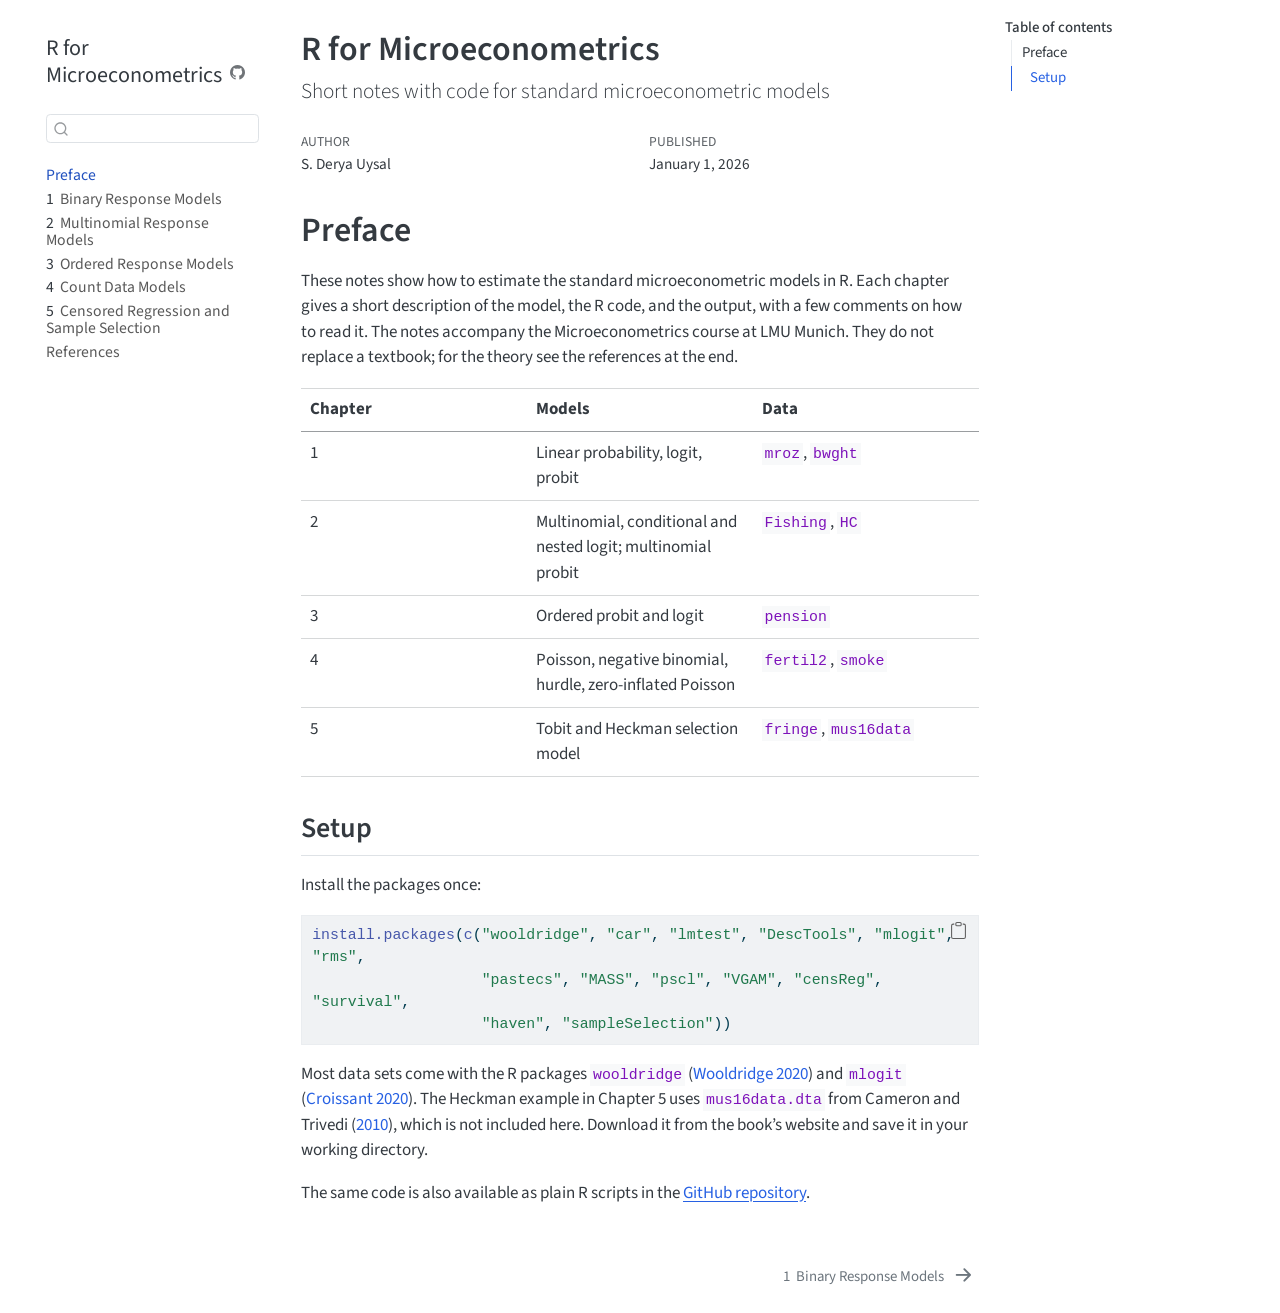
==== docs/index.html @ 924a367f "initial commit" ====
<!DOCTYPE html>
<html xmlns="http://www.w3.org/1999/xhtml" lang="en" xml:lang="en"><head>

<meta charset="utf-8">
<meta name="generator" content="quarto-1.6.42">

<meta name="viewport" content="width=device-width, initial-scale=1.0, user-scalable=yes">

<meta name="author" content="S. Derya Uysal">
<meta name="dcterms.date" content="2026-01-01">

<title>R for Microeconometrics</title>
<style>
code{white-space: pre-wrap;}
span.smallcaps{font-variant: small-caps;}
div.columns{display: flex; gap: min(4vw, 1.5em);}
div.column{flex: auto; overflow-x: auto;}
div.hanging-indent{margin-left: 1.5em; text-indent: -1.5em;}
ul.task-list{list-style: none;}
ul.task-list li input[type="checkbox"] {
  width: 0.8em;
  margin: 0 0.8em 0.2em -1em; /* quarto-specific, see https://github.com/quarto-dev/quarto-cli/issues/4556 */ 
  vertical-align: middle;
}
/* CSS for syntax highlighting */
pre > code.sourceCode { white-space: pre; position: relative; }
pre > code.sourceCode > span { line-height: 1.25; }
pre > code.sourceCode > span:empty { height: 1.2em; }
.sourceCode { overflow: visible; }
code.sourceCode > span { color: inherit; text-decoration: inherit; }
div.sourceCode { margin: 1em 0; }
pre.sourceCode { margin: 0; }
@media screen {
div.sourceCode { overflow: auto; }
}
@media print {
pre > code.sourceCode { white-space: pre-wrap; }
pre > code.sourceCode > span { display: inline-block; text-indent: -5em; padding-left: 5em; }
}
pre.numberSource code
  { counter-reset: source-line 0; }
pre.numberSource code > span
  { position: relative; left: -4em; counter-increment: source-line; }
pre.numberSource code > span > a:first-child::before
  { content: counter(source-line);
    position: relative; left: -1em; text-align: right; vertical-align: baseline;
    border: none; display: inline-block;
    -webkit-touch-callout: none; -webkit-user-select: none;
    -khtml-user-select: none; -moz-user-select: none;
    -ms-user-select: none; user-select: none;
    padding: 0 4px; width: 4em;
  }
pre.numberSource { margin-left: 3em;  padding-left: 4px; }
div.sourceCode
  {   }
@media screen {
pre > code.sourceCode > span > a:first-child::before { text-decoration: underline; }
}
/* CSS for citations */
div.csl-bib-body { }
div.csl-entry {
  clear: both;
  margin-bottom: 0em;
}
.hanging-indent div.csl-entry {
  margin-left:2em;
  text-indent:-2em;
}
div.csl-left-margin {
  min-width:2em;
  float:left;
}
div.csl-right-inline {
  margin-left:2em;
  padding-left:1em;
}
div.csl-indent {
  margin-left: 2em;
}</style>


<script src="site_libs/quarto-nav/quarto-nav.js"></script>
<script src="site_libs/quarto-nav/headroom.min.js"></script>
<script src="site_libs/clipboard/clipboard.min.js"></script>
<script src="site_libs/quarto-search/autocomplete.umd.js"></script>
<script src="site_libs/quarto-search/fuse.min.js"></script>
<script src="site_libs/quarto-search/quarto-search.js"></script>
<meta name="quarto:offset" content="./">
<link href="./01-binary.html" rel="next">
<script src="site_libs/quarto-html/quarto.js"></script>
<script src="site_libs/quarto-html/popper.min.js"></script>
<script src="site_libs/quarto-html/tippy.umd.min.js"></script>
<script src="site_libs/quarto-html/anchor.min.js"></script>
<link href="site_libs/quarto-html/tippy.css" rel="stylesheet">
<link href="site_libs/quarto-html/quarto-syntax-highlighting-2f5df379a58b258e96c21c0638c20c03.css" rel="stylesheet" id="quarto-text-highlighting-styles">
<script src="site_libs/bootstrap/bootstrap.min.js"></script>
<link href="site_libs/bootstrap/bootstrap-icons.css" rel="stylesheet">
<link href="site_libs/bootstrap/bootstrap-143c0eed703e8b865dd62e6df5846b82.min.css" rel="stylesheet" append-hash="true" id="quarto-bootstrap" data-mode="light">
<script id="quarto-search-options" type="application/json">{
  "location": "sidebar",
  "copy-button": false,
  "collapse-after": 3,
  "panel-placement": "start",
  "type": "textbox",
  "limit": 50,
  "keyboard-shortcut": [
    "f",
    "/",
    "s"
  ],
  "show-item-context": false,
  "language": {
    "search-no-results-text": "No results",
    "search-matching-documents-text": "matching documents",
    "search-copy-link-title": "Copy link to search",
    "search-hide-matches-text": "Hide additional matches",
    "search-more-match-text": "more match in this document",
    "search-more-matches-text": "more matches in this document",
    "search-clear-button-title": "Clear",
    "search-text-placeholder": "",
    "search-detached-cancel-button-title": "Cancel",
    "search-submit-button-title": "Submit",
    "search-label": "Search"
  }
}</script>


</head>

<body class="nav-sidebar floating">

<div id="quarto-search-results"></div>
  <header id="quarto-header" class="headroom fixed-top">
  <nav class="quarto-secondary-nav">
    <div class="container-fluid d-flex">
      <button type="button" class="quarto-btn-toggle btn" data-bs-toggle="collapse" role="button" data-bs-target=".quarto-sidebar-collapse-item" aria-controls="quarto-sidebar" aria-expanded="false" aria-label="Toggle sidebar navigation" onclick="if (window.quartoToggleHeadroom) { window.quartoToggleHeadroom(); }">
        <i class="bi bi-layout-text-sidebar-reverse"></i>
      </button>
        <nav class="quarto-page-breadcrumbs" aria-label="breadcrumb"><ol class="breadcrumb"><li class="breadcrumb-item"><a href="./index.html">Preface</a></li></ol></nav>
        <a class="flex-grow-1" role="navigation" data-bs-toggle="collapse" data-bs-target=".quarto-sidebar-collapse-item" aria-controls="quarto-sidebar" aria-expanded="false" aria-label="Toggle sidebar navigation" onclick="if (window.quartoToggleHeadroom) { window.quartoToggleHeadroom(); }">      
        </a>
      <button type="button" class="btn quarto-search-button" aria-label="Search" onclick="window.quartoOpenSearch();">
        <i class="bi bi-search"></i>
      </button>
    </div>
  </nav>
</header>
<!-- content -->
<div id="quarto-content" class="quarto-container page-columns page-rows-contents page-layout-article">
<!-- sidebar -->
  <nav id="quarto-sidebar" class="sidebar collapse collapse-horizontal quarto-sidebar-collapse-item sidebar-navigation floating overflow-auto">
    <div class="pt-lg-2 mt-2 text-left sidebar-header">
    <div class="sidebar-title mb-0 py-0">
      <a href="./">R for Microeconometrics</a> 
        <div class="sidebar-tools-main">
    <a href="https://github.com/deryauysal/R-microeconometrics/tree/main/book/" title="Source Code" class="quarto-navigation-tool px-1" aria-label="Source Code"><i class="bi bi-github"></i></a>
</div>
    </div>
      </div>
        <div class="mt-2 flex-shrink-0 align-items-center">
        <div class="sidebar-search">
        <div id="quarto-search" class="" title="Search"></div>
        </div>
        </div>
    <div class="sidebar-menu-container"> 
    <ul class="list-unstyled mt-1">
        <li class="sidebar-item">
  <div class="sidebar-item-container"> 
  <a href="./index.html" class="sidebar-item-text sidebar-link active">
 <span class="menu-text">Preface</span></a>
  </div>
</li>
        <li class="sidebar-item">
  <div class="sidebar-item-container"> 
  <a href="./01-binary.html" class="sidebar-item-text sidebar-link">
 <span class="menu-text"><span class="chapter-number">1</span>&nbsp; <span class="chapter-title">Binary Response Models</span></span></a>
  </div>
</li>
        <li class="sidebar-item">
  <div class="sidebar-item-container"> 
  <a href="./02-multinomial.html" class="sidebar-item-text sidebar-link">
 <span class="menu-text"><span class="chapter-number">2</span>&nbsp; <span class="chapter-title">Multinomial Response Models</span></span></a>
  </div>
</li>
        <li class="sidebar-item">
  <div class="sidebar-item-container"> 
  <a href="./03-ordered.html" class="sidebar-item-text sidebar-link">
 <span class="menu-text"><span class="chapter-number">3</span>&nbsp; <span class="chapter-title">Ordered Response Models</span></span></a>
  </div>
</li>
        <li class="sidebar-item">
  <div class="sidebar-item-container"> 
  <a href="./04-count.html" class="sidebar-item-text sidebar-link">
 <span class="menu-text"><span class="chapter-number">4</span>&nbsp; <span class="chapter-title">Count Data Models</span></span></a>
  </div>
</li>
        <li class="sidebar-item">
  <div class="sidebar-item-container"> 
  <a href="./05-censored-selection.html" class="sidebar-item-text sidebar-link">
 <span class="menu-text"><span class="chapter-number">5</span>&nbsp; <span class="chapter-title">Censored Regression and Sample Selection</span></span></a>
  </div>
</li>
        <li class="sidebar-item">
  <div class="sidebar-item-container"> 
  <a href="./references.html" class="sidebar-item-text sidebar-link">
 <span class="menu-text">References</span></a>
  </div>
</li>
    </ul>
    </div>
</nav>
<div id="quarto-sidebar-glass" class="quarto-sidebar-collapse-item" data-bs-toggle="collapse" data-bs-target=".quarto-sidebar-collapse-item"></div>
<!-- margin-sidebar -->
    <div id="quarto-margin-sidebar" class="sidebar margin-sidebar">
        <nav id="TOC" role="doc-toc" class="toc-active">
    <h2 id="toc-title">Table of contents</h2>
   
  <ul>
  <li><a href="#preface" id="toc-preface" class="nav-link active" data-scroll-target="#preface">Preface</a>
  <ul class="collapse">
  <li><a href="#setup" id="toc-setup" class="nav-link" data-scroll-target="#setup">Setup</a></li>
  </ul></li>
  </ul>
</nav>
    </div>
<!-- main -->
<main class="content" id="quarto-document-content">

<header id="title-block-header" class="quarto-title-block default">
<div class="quarto-title">
<h1 class="title">R for Microeconometrics</h1>
<p class="subtitle lead">Short notes with code for standard microeconometric models</p>
</div>



<div class="quarto-title-meta">

    <div>
    <div class="quarto-title-meta-heading">Author</div>
    <div class="quarto-title-meta-contents">
             <p>S. Derya Uysal </p>
          </div>
  </div>
    
    <div>
    <div class="quarto-title-meta-heading">Published</div>
    <div class="quarto-title-meta-contents">
      <p class="date">January 1, 2026</p>
    </div>
  </div>
  
    
  </div>
  


</header>


<section id="preface" class="level1 unnumbered">
<h1 class="unnumbered">Preface</h1>
<p>These notes show how to estimate the standard microeconometric models in R. Each chapter gives a short description of the model, the R code, and the output, with a few comments on how to read it. The notes accompany the Microeconometrics course at LMU Munich. They do not replace a textbook; for the theory see the references at the end.</p>
<table class="caption-top table">
<colgroup>
<col style="width: 33%">
<col style="width: 33%">
<col style="width: 33%">
</colgroup>
<thead>
<tr class="header">
<th>Chapter</th>
<th>Models</th>
<th>Data</th>
</tr>
</thead>
<tbody>
<tr class="odd">
<td>1</td>
<td>Linear probability, logit, probit</td>
<td><code>mroz</code>, <code>bwght</code></td>
</tr>
<tr class="even">
<td>2</td>
<td>Multinomial, conditional and nested logit; multinomial probit</td>
<td><code>Fishing</code>, <code>HC</code></td>
</tr>
<tr class="odd">
<td>3</td>
<td>Ordered probit and logit</td>
<td><code>pension</code></td>
</tr>
<tr class="even">
<td>4</td>
<td>Poisson, negative binomial, hurdle, zero-inflated Poisson</td>
<td><code>fertil2</code>, <code>smoke</code></td>
</tr>
<tr class="odd">
<td>5</td>
<td>Tobit and Heckman selection model</td>
<td><code>fringe</code>, <code>mus16data</code></td>
</tr>
</tbody>
</table>
<section id="setup" class="level2 unnumbered">
<h2 class="unnumbered anchored" data-anchor-id="setup">Setup</h2>
<p>Install the packages once:</p>
<div class="sourceCode" id="cb1"><pre class="sourceCode r code-with-copy"><code class="sourceCode r"><span id="cb1-1"><a href="#cb1-1" aria-hidden="true" tabindex="-1"></a><span class="fu">install.packages</span>(<span class="fu">c</span>(<span class="st">"wooldridge"</span>, <span class="st">"car"</span>, <span class="st">"lmtest"</span>, <span class="st">"DescTools"</span>, <span class="st">"mlogit"</span>, <span class="st">"rms"</span>,</span>
<span id="cb1-2"><a href="#cb1-2" aria-hidden="true" tabindex="-1"></a>                   <span class="st">"pastecs"</span>, <span class="st">"MASS"</span>, <span class="st">"pscl"</span>, <span class="st">"VGAM"</span>, <span class="st">"censReg"</span>, <span class="st">"survival"</span>,</span>
<span id="cb1-3"><a href="#cb1-3" aria-hidden="true" tabindex="-1"></a>                   <span class="st">"haven"</span>, <span class="st">"sampleSelection"</span>))</span></code><button title="Copy to Clipboard" class="code-copy-button"><i class="bi"></i></button></pre></div>
<p>Most data sets come with the R packages <code>wooldridge</code> <span class="citation" data-cites="wooldridge2020">(<a href="references.html#ref-wooldridge2020" role="doc-biblioref">Wooldridge 2020</a>)</span> and <code>mlogit</code> <span class="citation" data-cites="croissant2020">(<a href="references.html#ref-croissant2020" role="doc-biblioref">Croissant 2020</a>)</span>. The Heckman example in Chapter 5 uses <code>mus16data.dta</code> from <span class="citation" data-cites="cameron2010">Cameron and Trivedi (<a href="references.html#ref-cameron2010" role="doc-biblioref">2010</a>)</span>, which is not included here. Download it from the book’s website and save it in your working directory.</p>
<p>The same code is also available as plain R scripts in the <a href="https://github.com/deryauysal/R-microeconometrics">GitHub repository</a>.</p>


<div id="refs" class="references csl-bib-body hanging-indent" data-entry-spacing="0" role="list" style="display: none">
<div id="ref-cameron2010" class="csl-entry" role="listitem">
Cameron, A. Colin, and Pravin K. Trivedi. 2010. <em>Microeconometrics Using Stata, Revised Edition</em>. College Station, TX: Stata Press.
</div>
<div id="ref-croissant2020" class="csl-entry" role="listitem">
Croissant, Yves. 2020. <span>“Estimation of Random Utility Models in <span>R</span>: The <span class="nocase">mlogit</span> Package.”</span> <em>Journal of Statistical Software</em> 95 (11): 1–41.
</div>
<div id="ref-wooldridge2020" class="csl-entry" role="listitem">
Wooldridge, Jeffrey M. 2020. <em>Introductory Econometrics: A Modern Approach</em>. 7th ed. Boston: Cengage.
</div>
</div>
</section>
</section>

</main> <!-- /main -->
<script id="quarto-html-after-body" type="application/javascript">
window.document.addEventListener("DOMContentLoaded", function (event) {
  const toggleBodyColorMode = (bsSheetEl) => {
    const mode = bsSheetEl.getAttribute("data-mode");
    const bodyEl = window.document.querySelector("body");
    if (mode === "dark") {
      bodyEl.classList.add("quarto-dark");
      bodyEl.classList.remove("quarto-light");
    } else {
      bodyEl.classList.add("quarto-light");
      bodyEl.classList.remove("quarto-dark");
    }
  }
  const toggleBodyColorPrimary = () => {
    const bsSheetEl = window.document.querySelector("link#quarto-bootstrap");
    if (bsSheetEl) {
      toggleBodyColorMode(bsSheetEl);
    }
  }
  toggleBodyColorPrimary();  
  const icon = "";
  const anchorJS = new window.AnchorJS();
  anchorJS.options = {
    placement: 'right',
    icon: icon
  };
  anchorJS.add('.anchored');
  const isCodeAnnotation = (el) => {
    for (const clz of el.classList) {
      if (clz.startsWith('code-annotation-')) {                     
        return true;
      }
    }
    return false;
  }
  const onCopySuccess = function(e) {
    // button target
    const button = e.trigger;
    // don't keep focus
    button.blur();
    // flash "checked"
    button.classList.add('code-copy-button-checked');
    var currentTitle = button.getAttribute("title");
    button.setAttribute("title", "Copied!");
    let tooltip;
    if (window.bootstrap) {
      button.setAttribute("data-bs-toggle", "tooltip");
      button.setAttribute("data-bs-placement", "left");
      button.setAttribute("data-bs-title", "Copied!");
      tooltip = new bootstrap.Tooltip(button, 
        { trigger: "manual", 
          customClass: "code-copy-button-tooltip",
          offset: [0, -8]});
      tooltip.show();    
    }
    setTimeout(function() {
      if (tooltip) {
        tooltip.hide();
        button.removeAttribute("data-bs-title");
        button.removeAttribute("data-bs-toggle");
        button.removeAttribute("data-bs-placement");
      }
      button.setAttribute("title", currentTitle);
      button.classList.remove('code-copy-button-checked');
    }, 1000);
    // clear code selection
    e.clearSelection();
  }
  const getTextToCopy = function(trigger) {
      const codeEl = trigger.previousElementSibling.cloneNode(true);
      for (const childEl of codeEl.children) {
        if (isCodeAnnotation(childEl)) {
          childEl.remove();
        }
      }
      return codeEl.innerText;
  }
  const clipboard = new window.ClipboardJS('.code-copy-button:not([data-in-quarto-modal])', {
    text: getTextToCopy
  });
  clipboard.on('success', onCopySuccess);
  if (window.document.getElementById('quarto-embedded-source-code-modal')) {
    const clipboardModal = new window.ClipboardJS('.code-copy-button[data-in-quarto-modal]', {
      text: getTextToCopy,
      container: window.document.getElementById('quarto-embedded-source-code-modal')
    });
    clipboardModal.on('success', onCopySuccess);
  }
    var localhostRegex = new RegExp(/^(?:http|https):\/\/localhost\:?[0-9]*\//);
    var mailtoRegex = new RegExp(/^mailto:/);
      var filterRegex = new RegExp('/' + window.location.host + '/');
    var isInternal = (href) => {
        return filterRegex.test(href) || localhostRegex.test(href) || mailtoRegex.test(href);
    }
    // Inspect non-navigation links and adorn them if external
 	var links = window.document.querySelectorAll('a[href]:not(.nav-link):not(.navbar-brand):not(.toc-action):not(.sidebar-link):not(.sidebar-item-toggle):not(.pagination-link):not(.no-external):not([aria-hidden]):not(.dropdown-item):not(.quarto-navigation-tool):not(.about-link)');
    for (var i=0; i<links.length; i++) {
      const link = links[i];
      if (!isInternal(link.href)) {
        // undo the damage that might have been done by quarto-nav.js in the case of
        // links that we want to consider external
        if (link.dataset.originalHref !== undefined) {
          link.href = link.dataset.originalHref;
        }
      }
    }
  function tippyHover(el, contentFn, onTriggerFn, onUntriggerFn) {
    const config = {
      allowHTML: true,
      maxWidth: 500,
      delay: 100,
      arrow: false,
      appendTo: function(el) {
          return el.parentElement;
      },
      interactive: true,
      interactiveBorder: 10,
      theme: 'quarto',
      placement: 'bottom-start',
    };
    if (contentFn) {
      config.content = contentFn;
    }
    if (onTriggerFn) {
      config.onTrigger = onTriggerFn;
    }
    if (onUntriggerFn) {
      config.onUntrigger = onUntriggerFn;
    }
    window.tippy(el, config); 
  }
  const noterefs = window.document.querySelectorAll('a[role="doc-noteref"]');
  for (var i=0; i<noterefs.length; i++) {
    const ref = noterefs[i];
    tippyHover(ref, function() {
      // use id or data attribute instead here
      let href = ref.getAttribute('data-footnote-href') || ref.getAttribute('href');
      try { href = new URL(href).hash; } catch {}
      const id = href.replace(/^#\/?/, "");
      const note = window.document.getElementById(id);
      if (note) {
        return note.innerHTML;
      } else {
        return "";
      }
    });
  }
  const xrefs = window.document.querySelectorAll('a.quarto-xref');
  const processXRef = (id, note) => {
    // Strip column container classes
    const stripColumnClz = (el) => {
      el.classList.remove("page-full", "page-columns");
      if (el.children) {
        for (const child of el.children) {
          stripColumnClz(child);
        }
      }
    }
    stripColumnClz(note)
    if (id === null || id.startsWith('sec-')) {
      // Special case sections, only their first couple elements
      const container = document.createElement("div");
      if (note.children && note.children.length > 2) {
        container.appendChild(note.children[0].cloneNode(true));
        for (let i = 1; i < note.children.length; i++) {
          const child = note.children[i];
          if (child.tagName === "P" && child.innerText === "") {
            continue;
          } else {
            container.appendChild(child.cloneNode(true));
            break;
          }
        }
        if (window.Quarto?.typesetMath) {
          window.Quarto.typesetMath(container);
        }
        return container.innerHTML
      } else {
        if (window.Quarto?.typesetMath) {
          window.Quarto.typesetMath(note);
        }
        return note.innerHTML;
      }
    } else {
      // Remove any anchor links if they are present
      const anchorLink = note.querySelector('a.anchorjs-link');
      if (anchorLink) {
        anchorLink.remove();
      }
      if (window.Quarto?.typesetMath) {
        window.Quarto.typesetMath(note);
      }
      if (note.classList.contains("callout")) {
        return note.outerHTML;
      } else {
        return note.innerHTML;
      }
    }
  }
  for (var i=0; i<xrefs.length; i++) {
    const xref = xrefs[i];
    tippyHover(xref, undefined, function(instance) {
      instance.disable();
      let url = xref.getAttribute('href');
      let hash = undefined; 
      if (url.startsWith('#')) {
        hash = url;
      } else {
        try { hash = new URL(url).hash; } catch {}
      }
      if (hash) {
        const id = hash.replace(/^#\/?/, "");
        const note = window.document.getElementById(id);
        if (note !== null) {
          try {
            const html = processXRef(id, note.cloneNode(true));
            instance.setContent(html);
          } finally {
            instance.enable();
            instance.show();
          }
        } else {
          // See if we can fetch this
          fetch(url.split('#')[0])
          .then(res => res.text())
          .then(html => {
            const parser = new DOMParser();
            const htmlDoc = parser.parseFromString(html, "text/html");
            const note = htmlDoc.getElementById(id);
            if (note !== null) {
              const html = processXRef(id, note);
              instance.setContent(html);
            } 
          }).finally(() => {
            instance.enable();
            instance.show();
          });
        }
      } else {
        // See if we can fetch a full url (with no hash to target)
        // This is a special case and we should probably do some content thinning / targeting
        fetch(url)
        .then(res => res.text())
        .then(html => {
          const parser = new DOMParser();
          const htmlDoc = parser.parseFromString(html, "text/html");
          const note = htmlDoc.querySelector('main.content');
          if (note !== null) {
            // This should only happen for chapter cross references
            // (since there is no id in the URL)
            // remove the first header
            if (note.children.length > 0 && note.children[0].tagName === "HEADER") {
              note.children[0].remove();
            }
            const html = processXRef(null, note);
            instance.setContent(html);
          } 
        }).finally(() => {
          instance.enable();
          instance.show();
        });
      }
    }, function(instance) {
    });
  }
      let selectedAnnoteEl;
      const selectorForAnnotation = ( cell, annotation) => {
        let cellAttr = 'data-code-cell="' + cell + '"';
        let lineAttr = 'data-code-annotation="' +  annotation + '"';
        const selector = 'span[' + cellAttr + '][' + lineAttr + ']';
        return selector;
      }
      const selectCodeLines = (annoteEl) => {
        const doc = window.document;
        const targetCell = annoteEl.getAttribute("data-target-cell");
        const targetAnnotation = annoteEl.getAttribute("data-target-annotation");
        const annoteSpan = window.document.querySelector(selectorForAnnotation(targetCell, targetAnnotation));
        const lines = annoteSpan.getAttribute("data-code-lines").split(",");
        const lineIds = lines.map((line) => {
          return targetCell + "-" + line;
        })
        let top = null;
        let height = null;
        let parent = null;
        if (lineIds.length > 0) {
            //compute the position of the single el (top and bottom and make a div)
            const el = window.document.getElementById(lineIds[0]);
            top = el.offsetTop;
            height = el.offsetHeight;
            parent = el.parentElement.parentElement;
          if (lineIds.length > 1) {
            const lastEl = window.document.getElementById(lineIds[lineIds.length - 1]);
            const bottom = lastEl.offsetTop + lastEl.offsetHeight;
            height = bottom - top;
          }
          if (top !== null && height !== null && parent !== null) {
            // cook up a div (if necessary) and position it 
            let div = window.document.getElementById("code-annotation-line-highlight");
            if (div === null) {
              div = window.document.createElement("div");
              div.setAttribute("id", "code-annotation-line-highlight");
              div.style.position = 'absolute';
              parent.appendChild(div);
            }
            div.style.top = top - 2 + "px";
            div.style.height = height + 4 + "px";
            div.style.left = 0;
            let gutterDiv = window.document.getElementById("code-annotation-line-highlight-gutter");
            if (gutterDiv === null) {
              gutterDiv = window.document.createElement("div");
              gutterDiv.setAttribute("id", "code-annotation-line-highlight-gutter");
              gutterDiv.style.position = 'absolute';
              const codeCell = window.document.getElementById(targetCell);
              const gutter = codeCell.querySelector('.code-annotation-gutter');
              gutter.appendChild(gutterDiv);
            }
            gutterDiv.style.top = top - 2 + "px";
            gutterDiv.style.height = height + 4 + "px";
          }
          selectedAnnoteEl = annoteEl;
        }
      };
      const unselectCodeLines = () => {
        const elementsIds = ["code-annotation-line-highlight", "code-annotation-line-highlight-gutter"];
        elementsIds.forEach((elId) => {
          const div = window.document.getElementById(elId);
          if (div) {
            div.remove();
          }
        });
        selectedAnnoteEl = undefined;
      };
        // Handle positioning of the toggle
    window.addEventListener(
      "resize",
      throttle(() => {
        elRect = undefined;
        if (selectedAnnoteEl) {
          selectCodeLines(selectedAnnoteEl);
        }
      }, 10)
    );
    function throttle(fn, ms) {
    let throttle = false;
    let timer;
      return (...args) => {
        if(!throttle) { // first call gets through
            fn.apply(this, args);
            throttle = true;
        } else { // all the others get throttled
            if(timer) clearTimeout(timer); // cancel #2
            timer = setTimeout(() => {
              fn.apply(this, args);
              timer = throttle = false;
            }, ms);
        }
      };
    }
      // Attach click handler to the DT
      const annoteDls = window.document.querySelectorAll('dt[data-target-cell]');
      for (const annoteDlNode of annoteDls) {
        annoteDlNode.addEventListener('click', (event) => {
          const clickedEl = event.target;
          if (clickedEl !== selectedAnnoteEl) {
            unselectCodeLines();
            const activeEl = window.document.querySelector('dt[data-target-cell].code-annotation-active');
            if (activeEl) {
              activeEl.classList.remove('code-annotation-active');
            }
            selectCodeLines(clickedEl);
            clickedEl.classList.add('code-annotation-active');
          } else {
            // Unselect the line
            unselectCodeLines();
            clickedEl.classList.remove('code-annotation-active');
          }
        });
      }
  const findCites = (el) => {
    const parentEl = el.parentElement;
    if (parentEl) {
      const cites = parentEl.dataset.cites;
      if (cites) {
        return {
          el,
          cites: cites.split(' ')
        };
      } else {
        return findCites(el.parentElement)
      }
    } else {
      return undefined;
    }
  };
  var bibliorefs = window.document.querySelectorAll('a[role="doc-biblioref"]');
  for (var i=0; i<bibliorefs.length; i++) {
    const ref = bibliorefs[i];
    const citeInfo = findCites(ref);
    if (citeInfo) {
      tippyHover(citeInfo.el, function() {
        var popup = window.document.createElement('div');
        citeInfo.cites.forEach(function(cite) {
          var citeDiv = window.document.createElement('div');
          citeDiv.classList.add('hanging-indent');
          citeDiv.classList.add('csl-entry');
          var biblioDiv = window.document.getElementById('ref-' + cite);
          if (biblioDiv) {
            citeDiv.innerHTML = biblioDiv.innerHTML;
          }
          popup.appendChild(citeDiv);
        });
        return popup.innerHTML;
      });
    }
  }
});
</script>
<nav class="page-navigation">
  <div class="nav-page nav-page-previous">
  </div>
  <div class="nav-page nav-page-next">
      <a href="./01-binary.html" class="pagination-link" aria-label="Binary Response Models">
        <span class="nav-page-text"><span class="chapter-number">1</span>&nbsp; <span class="chapter-title">Binary Response Models</span></span> <i class="bi bi-arrow-right-short"></i>
      </a>
  </div>
</nav>
</div> <!-- /content -->




</body></html>
---- docs/site_libs/quarto-html/tippy.css ----
.tippy-box[data-animation=fade][data-state=hidden]{opacity:0}[data-tippy-root]{max-width:calc(100vw - 10px)}.tippy-box{position:relative;background-color:#333;color:#fff;border-radius:4px;font-size:14px;line-height:1.4;white-space:normal;outline:0;transition-property:transform,visibility,opacity}.tippy-box[data-placement^=top]>.tippy-arrow{bottom:0}.tippy-box[data-placement^=top]>.tippy-arrow:before{bottom:-7px;left:0;border-width:8px 8px 0;border-top-color:initial;transform-origin:center top}.tippy-box[data-placement^=bottom]>.tippy-arrow{top:0}.tippy-box[data-placement^=bottom]>.tippy-arrow:before{top:-7px;left:0;border-width:0 8px 8px;border-bottom-color:initial;transform-origin:center bottom}.tippy-box[data-placement^=left]>.tippy-arrow{right:0}.tippy-box[data-placement^=left]>.tippy-arrow:before{border-width:8px 0 8px 8px;border-left-color:initial;right:-7px;transform-origin:center left}.tippy-box[data-placement^=right]>.tippy-arrow{left:0}.tippy-box[data-placement^=right]>.tippy-arrow:before{left:-7px;border-width:8px 8px 8px 0;border-right-color:initial;transform-origin:center right}.tippy-box[data-inertia][data-state=visible]{transition-timing-function:cubic-bezier(.54,1.5,.38,1.11)}.tippy-arrow{width:16px;height:16px;color:#333}.tippy-arrow:before{content:"";position:absolute;border-color:transparent;border-style:solid}.tippy-content{position:relative;padding:5px 9px;z-index:1}
---- docs/site_libs/quarto-html/quarto-syntax-highlighting-2f5df379a58b258e96c21c0638c20c03.css ----
/* quarto syntax highlight colors */
:root {
  --quarto-hl-ot-color: #003B4F;
  --quarto-hl-at-color: #657422;
  --quarto-hl-ss-color: #20794D;
  --quarto-hl-an-color: #5E5E5E;
  --quarto-hl-fu-color: #4758AB;
  --quarto-hl-st-color: #20794D;
  --quarto-hl-cf-color: #003B4F;
  --quarto-hl-op-color: #5E5E5E;
  --quarto-hl-er-color: #AD0000;
  --quarto-hl-bn-color: #AD0000;
  --quarto-hl-al-color: #AD0000;
  --quarto-hl-va-color: #111111;
  --quarto-hl-bu-color: inherit;
  --quarto-hl-ex-color: inherit;
  --quarto-hl-pp-color: #AD0000;
  --quarto-hl-in-color: #5E5E5E;
  --quarto-hl-vs-color: #20794D;
  --quarto-hl-wa-color: #5E5E5E;
  --quarto-hl-do-color: #5E5E5E;
  --quarto-hl-im-color: #00769E;
  --quarto-hl-ch-color: #20794D;
  --quarto-hl-dt-color: #AD0000;
  --quarto-hl-fl-color: #AD0000;
  --quarto-hl-co-color: #5E5E5E;
  --quarto-hl-cv-color: #5E5E5E;
  --quarto-hl-cn-color: #8f5902;
  --quarto-hl-sc-color: #5E5E5E;
  --quarto-hl-dv-color: #AD0000;
  --quarto-hl-kw-color: #003B4F;
}

/* other quarto variables */
:root {
  --quarto-font-monospace: SFMono-Regular, Menlo, Monaco, Consolas, "Liberation Mono", "Courier New", monospace;
}

pre > code.sourceCode > span {
  color: #003B4F;
}

code span {
  color: #003B4F;
}

code.sourceCode > span {
  color: #003B4F;
}

div.sourceCode,
div.sourceCode pre.sourceCode {
  color: #003B4F;
}

code span.ot {
  color: #003B4F;
  font-style: inherit;
}

code span.at {
  color: #657422;
  font-style: inherit;
}

code span.ss {
  color: #20794D;
  font-style: inherit;
}

code span.an {
  color: #5E5E5E;
  font-style: inherit;
}

code span.fu {
  color: #4758AB;
  font-style: inherit;
}

code span.st {
  color: #20794D;
  font-style: inherit;
}

code span.cf {
  color: #003B4F;
  font-weight: bold;
  font-style: inherit;
}

code span.op {
  color: #5E5E5E;
  font-style: inherit;
}

code span.er {
  color: #AD0000;
  font-style: inherit;
}

code span.bn {
  color: #AD0000;
  font-style: inherit;
}

code span.al {
  color: #AD0000;
  font-style: inherit;
}

code span.va {
  color: #111111;
  font-style: inherit;
}

code span.bu {
  font-style: inherit;
}

code span.ex {
  font-style: inherit;
}

code span.pp {
  color: #AD0000;
  font-style: inherit;
}

code span.in {
  color: #5E5E5E;
  font-style: inherit;
}

code span.vs {
  color: #20794D;
  font-style: inherit;
}

code span.wa {
  color: #5E5E5E;
  font-style: italic;
}

code span.do {
  color: #5E5E5E;
  font-style: italic;
}

code span.im {
  color: #00769E;
  font-style: inherit;
}

code span.ch {
  color: #20794D;
  font-style: inherit;
}

code span.dt {
  color: #AD0000;
  font-style: inherit;
}

code span.fl {
  color: #AD0000;
  font-style: inherit;
}

code span.co {
  color: #5E5E5E;
  font-style: inherit;
}

code span.cv {
  color: #5E5E5E;
  font-style: italic;
}

code span.cn {
  color: #8f5902;
  font-style: inherit;
}

code span.sc {
  color: #5E5E5E;
  font-style: inherit;
}

code span.dv {
  color: #AD0000;
  font-style: inherit;
}

code span.kw {
  color: #003B4F;
  font-weight: bold;
  font-style: inherit;
}

.prevent-inlining {
  content: "</";
}

/*# sourceMappingURL=35eb38a806ee71ea6d2563be2308c832.css.map */
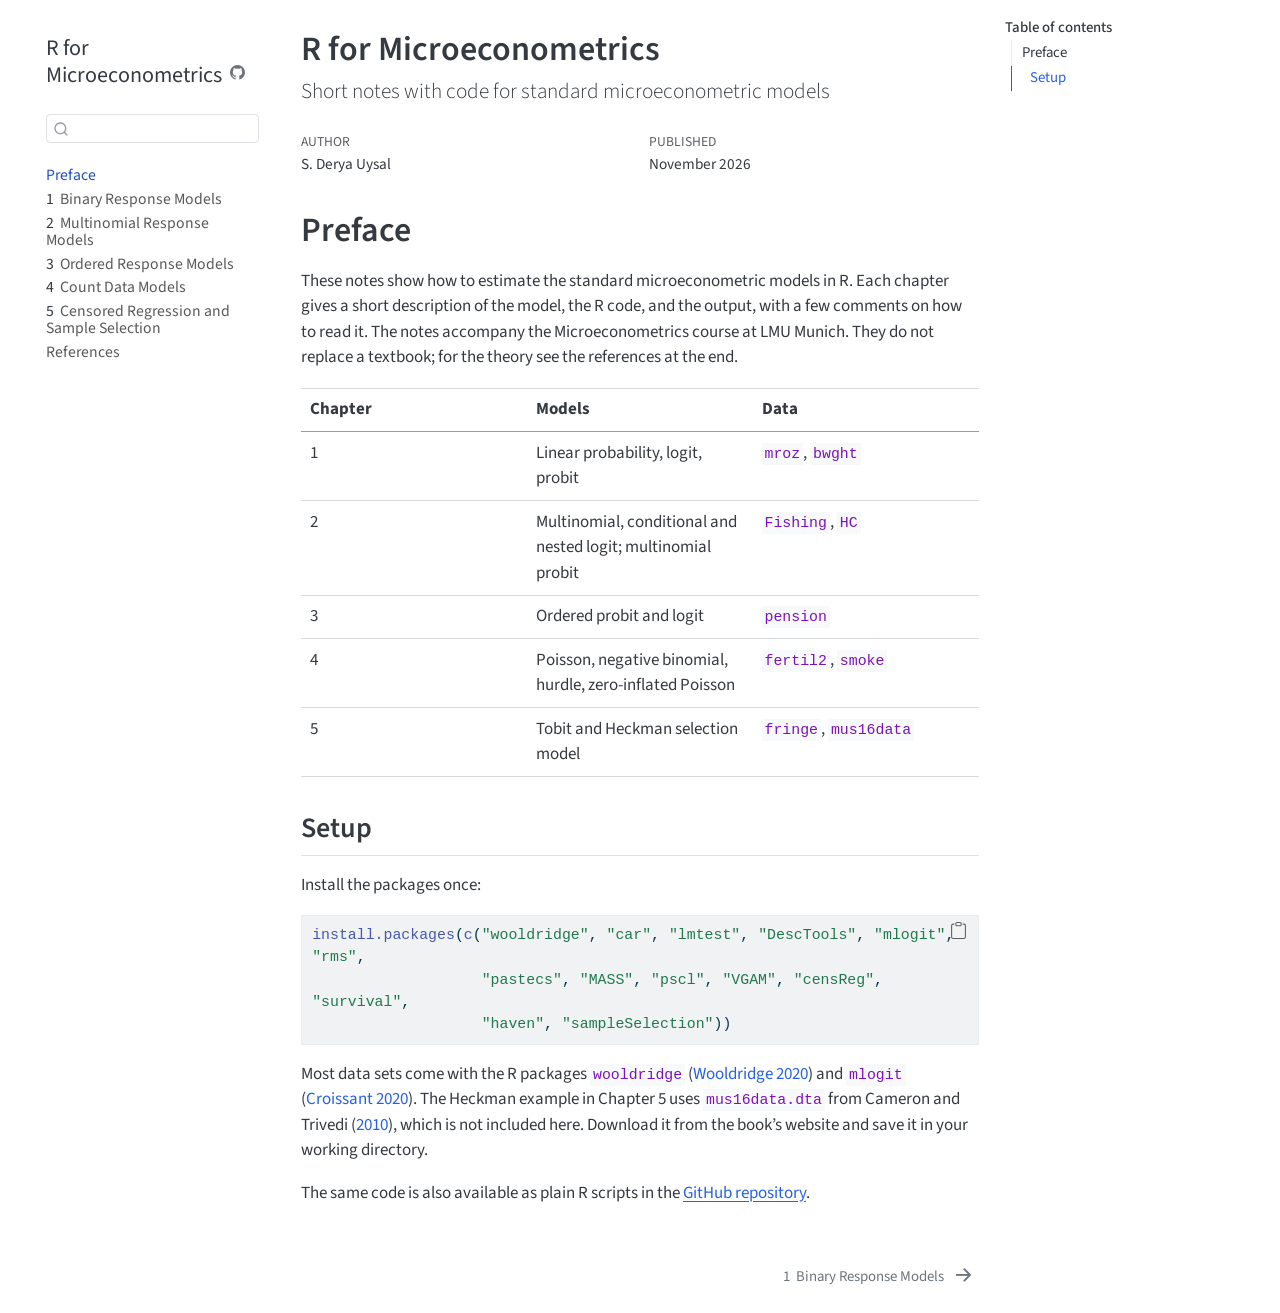
==== commit 05740414: "date" ====
--- a/docs/index.html
+++ b/docs/index.html
@@ -7,7 +7,6 @@
 <meta name="viewport" content="width=device-width, initial-scale=1.0, user-scalable=yes">
 
 <meta name="author" content="S. Derya Uysal">
-<meta name="dcterms.date" content="2026-01-01">
 
 <title>R for Microeconometrics</title>
 <style>
@@ -246,7 +245,7 @@
     <div>
     <div class="quarto-title-meta-heading">Published</div>
     <div class="quarto-title-meta-contents">
-      <p class="date">January 1, 2026</p>
+      <p class="date">November 2026</p>
     </div>
   </div>
   
